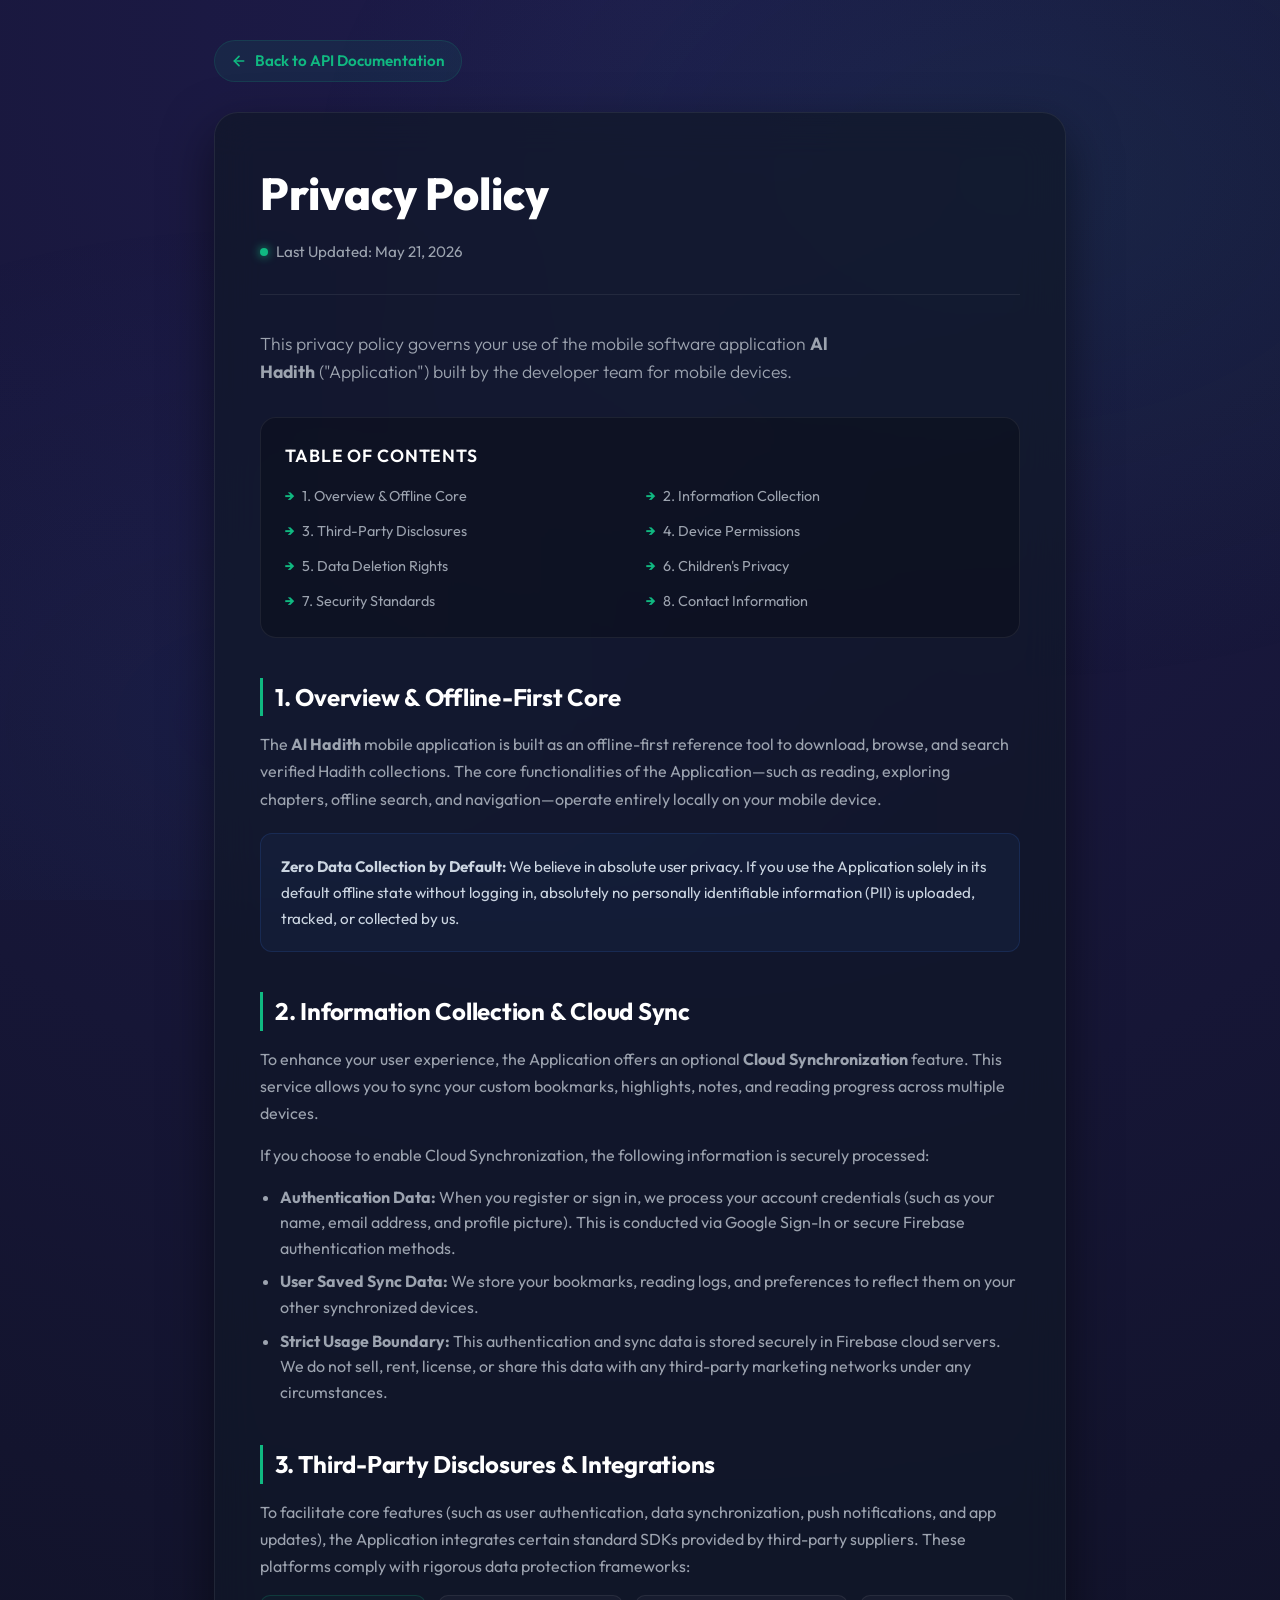
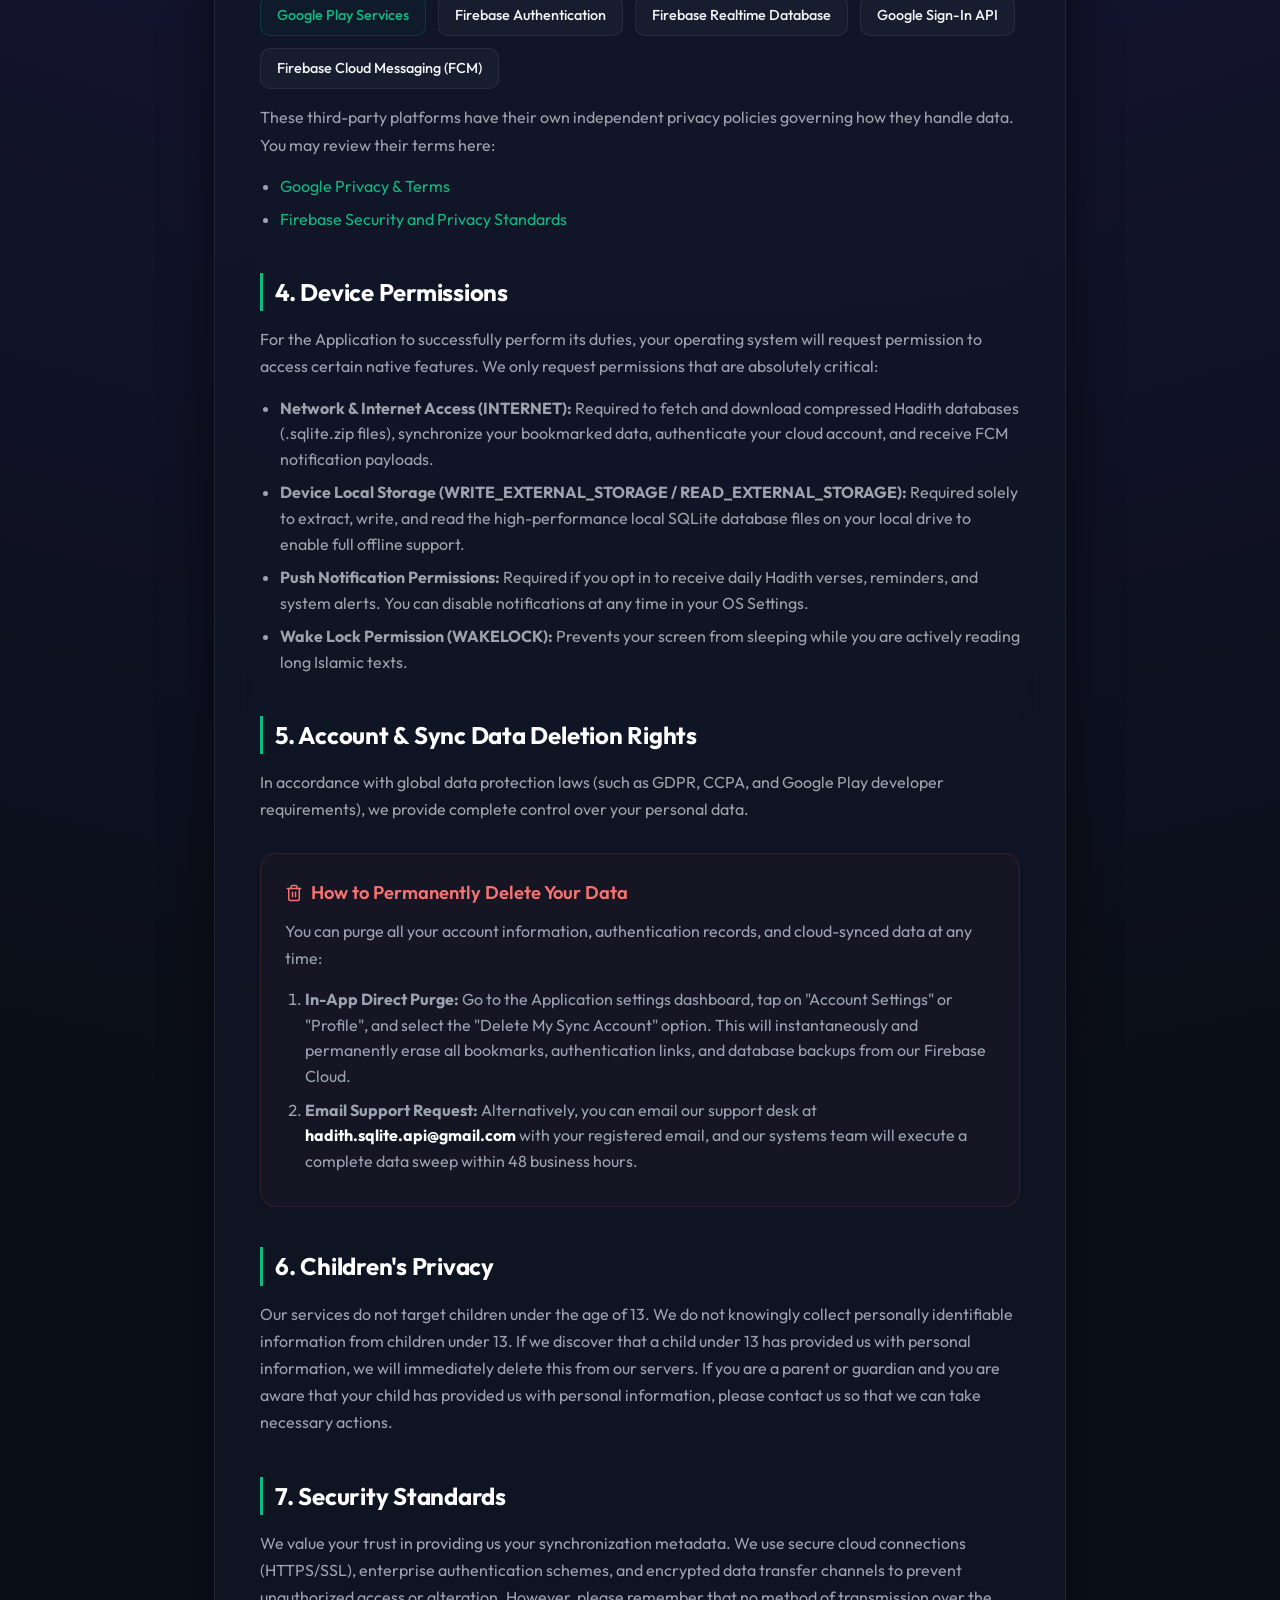
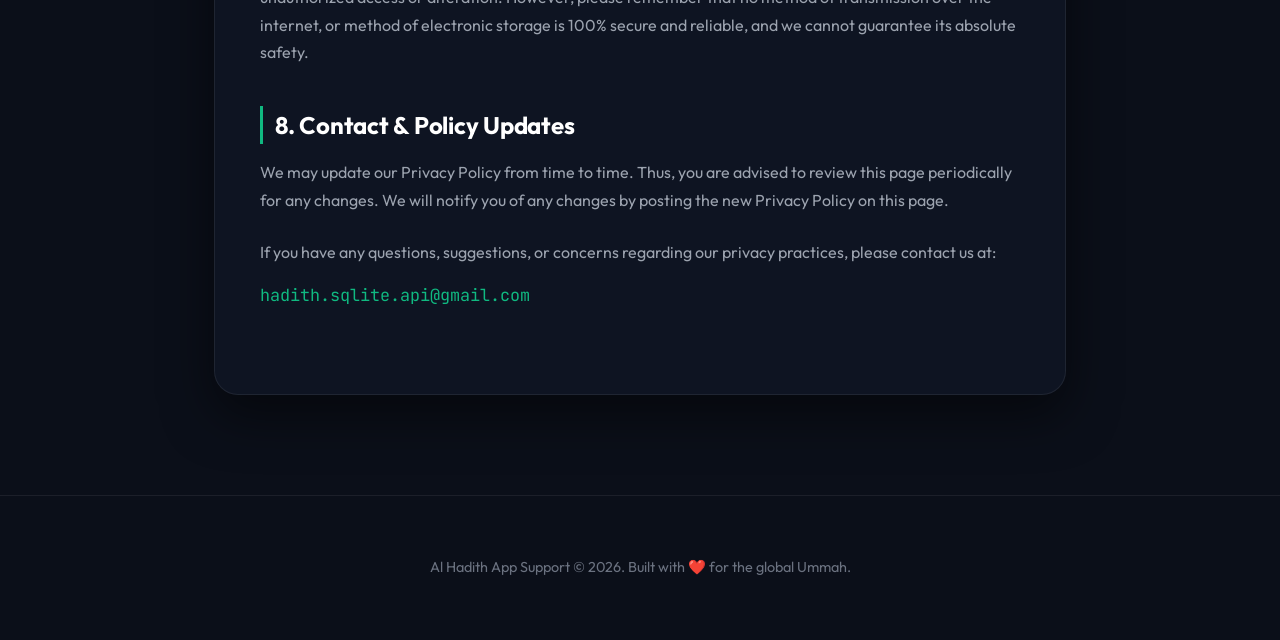
==== privacy.html @ cca6fd5d "feat: add mobile app showcase section with interactive screenshot gallery and new privacy page" ====
<!DOCTYPE html>
<html lang="en">
<head>
    <meta charset="UTF-8">
    <meta name="viewport" content="width=device-width, initial-scale=1.0">
    <title>Privacy Policy - Al Hadith App</title>
    <meta name="description" content="Privacy Policy for the Al Hadith offline-ready, statically-powered mobile application. Disclosing data practices, Google Play Console compliance, and permissions.">
    <link rel="preconnect" href="https://fonts.googleapis.com">
    <link rel="preconnect" href="https://fonts.gstatic.com" crossorigin>
    <link href="https://fonts.googleapis.com/css2?family=Outfit:wght@300;400;500;600;700&family=JetBrains+Mono:wght@400;500&display=swap" rel="stylesheet">
    <link rel="stylesheet" href="style.css">
    <style>
        .privacy-container {
            max-width: 900px;
            margin: 0 auto;
            padding: 40px 24px 100px;
        }
        
        .back-btn-wrap {
            margin-bottom: 30px;
        }

        .back-link {
            display: inline-flex;
            align-items: center;
            gap: 8px;
            color: var(--primary);
            text-decoration: none;
            font-weight: 600;
            font-size: 0.95rem;
            transition: all 0.2s ease;
            padding: 8px 16px;
            background: rgba(16, 185, 129, 0.08);
            border: 1px solid rgba(16, 185, 129, 0.15);
            border-radius: 100px;
        }

        .back-link:hover {
            color: var(--primary-hover);
            background: rgba(16, 185, 129, 0.15);
            transform: translateX(-4px);
        }

        .privacy-card {
            background: var(--card-bg);
            border: 1px solid var(--border);
            border-radius: 24px;
            padding: 45px;
            backdrop-filter: blur(20px);
            box-shadow: 0 20px 50px rgba(0, 0, 0, 0.5);
        }

        .privacy-header {
            border-bottom: 1px solid var(--border);
            padding-bottom: 30px;
            margin-bottom: 35px;
        }

        .privacy-header h1 {
            font-size: 2.8rem;
            font-weight: 800;
            margin-bottom: 10px;
            background: linear-gradient(135deg, #ffffff 40%, #a7f3d0 100%);
            -webkit-background-clip: text;
            -webkit-text-fill-color: transparent;
        }

        .last-updated {
            color: var(--text-dim);
            font-size: 0.95rem;
            display: flex;
            align-items: center;
            gap: 8px;
        }

        .pulse-dot {
            width: 8px;
            height: 8px;
            background: var(--primary);
            border-radius: 50%;
            display: inline-block;
            box-shadow: 0 0 10px var(--primary);
        }

        .privacy-toc {
            background: rgba(0, 0, 0, 0.25);
            border: 1px solid var(--border);
            border-radius: 16px;
            padding: 24px;
            margin-bottom: 40px;
        }

        .privacy-toc h3 {
            font-size: 1.1rem;
            font-weight: 600;
            margin-bottom: 15px;
            color: white;
            text-transform: uppercase;
            letter-spacing: 0.05em;
        }

        .toc-grid {
            display: grid;
            grid-template-columns: repeat(auto-fit, minmax(240px, 1fr));
            gap: 12px;
        }

        .toc-link {
            color: var(--text-dim);
            text-decoration: none;
            font-size: 0.9rem;
            transition: color 0.2s ease;
            display: flex;
            align-items: center;
            gap: 8px;
        }

        .toc-link::before {
            content: "→";
            color: var(--primary);
            font-weight: bold;
        }

        .toc-link:hover {
            color: var(--primary-hover);
        }

        .privacy-section {
            margin-bottom: 40px;
        }

        .privacy-section h2 {
            font-size: 1.5rem;
            font-weight: 700;
            margin-bottom: 15px;
            color: white;
            display: flex;
            align-items: center;
            gap: 12px;
            border-left: 3px solid var(--primary);
            padding-left: 12px;
        }

        .privacy-section p {
            color: var(--text-dim);
            font-size: 1rem;
            line-height: 1.7;
            margin-bottom: 15px;
        }

        .privacy-section ul {
            color: var(--text-dim);
            padding-left: 20px;
            margin-bottom: 20px;
        }

        .privacy-section li {
            margin-bottom: 8px;
            line-height: 1.6;
        }

        .highlight-box {
            background: rgba(59, 130, 246, 0.05);
            border: 1px solid rgba(59, 130, 246, 0.15);
            border-radius: 12px;
            padding: 20px;
            margin: 20px 0;
        }

        .highlight-box p {
            color: #cbd5e1;
            margin-bottom: 0;
            font-size: 0.95rem;
        }

        .service-badge-grid {
            display: flex;
            flex-wrap: wrap;
            gap: 12px;
            margin: 15px 0;
        }

        .service-badge {
            background: rgba(255, 255, 255, 0.03);
            border: 1px solid var(--border);
            padding: 8px 16px;
            border-radius: 10px;
            font-size: 0.9rem;
            font-weight: 500;
            color: var(--text);
            display: flex;
            align-items: center;
            gap: 8px;
        }

        .service-badge.primary {
            border-color: rgba(16, 185, 129, 0.2);
            background: rgba(16, 185, 129, 0.04);
            color: var(--primary);
        }

        .data-deletion-card {
            background: rgba(239, 68, 68, 0.03);
            border: 1px solid rgba(239, 68, 68, 0.15);
            border-radius: 16px;
            padding: 24px;
            margin-top: 30px;
        }

        .data-deletion-card h3 {
            color: #f87171;
            font-size: 1.15rem;
            font-weight: 600;
            margin-bottom: 10px;
            display: flex;
            align-items: center;
            gap: 8px;
        }

        @media (max-width: 600px) {
            .privacy-card {
                padding: 25px;
            }
            .privacy-header h1 {
                font-size: 2.0rem;
            }
            .toc-grid {
                grid-template-columns: 1fr;
            }
        }
    </style>
</head>
<body class="dark-theme">
    <div class="glass-bg"></div>

    <div class="privacy-container">
        <div class="back-btn-wrap">
            <a href="index.html" class="back-link">
                <svg width="16" height="16" viewBox="0 0 24 24" fill="none" stroke="currentColor" stroke-width="2.5" stroke-linecap="round" stroke-linejoin="round">
                    <line x1="19" y1="12" x2="5" y2="12"></line>
                    <polyline points="12 19 5 12 12 5"></polyline>
                </svg>
                Back to API Documentation
            </a>
        </div>

        <main class="privacy-card">
            <div class="privacy-header">
                <h1>Privacy Policy</h1>
                <div class="last-updated">
                    <span class="pulse-dot"></span>
                    <span>Last Updated: May 21, 2026</span>
                </div>
            </div>

            <p class="subtitle" style="font-size: 1.1rem; margin-bottom: 30px;">
                This privacy policy governs your use of the mobile software application <strong>Al Hadith</strong> ("Application") built by the developer team for mobile devices.
            </p>

            <div class="privacy-toc">
                <h3>Table of Contents</h3>
                <div class="toc-grid">
                    <a href="#overview" class="toc-link">1. Overview & Offline Core</a>
                    <a href="#info-collection" class="toc-link">2. Information Collection</a>
                    <a href="#third-party" class="toc-link">3. Third-Party Disclosures</a>
                    <a href="#permissions" class="toc-link">4. Device Permissions</a>
                    <a href="#data-deletion" class="toc-link">5. Data Deletion Rights</a>
                    <a href="#children" class="toc-link">6. Children's Privacy</a>
                    <a href="#security" class="toc-link">7. Security Standards</a>
                    <a href="#contact" class="toc-link">8. Contact Information</a>
                </div>
            </div>

            <!-- Section 1 -->
            <section id="overview" class="privacy-section">
                <h2>1. Overview & Offline-First Core</h2>
                <p>
                    The <strong>Al Hadith</strong> mobile application is built as an offline-first reference tool to download, browse, and search verified Hadith collections. The core functionalities of the Application—such as reading, exploring chapters, offline search, and navigation—operate entirely locally on your mobile device.
                </p>
                <div class="highlight-box">
                    <p>
                        <strong>Zero Data Collection by Default:</strong> We believe in absolute user privacy. If you use the Application solely in its default offline state without logging in, absolutely no personally identifiable information (PII) is uploaded, tracked, or collected by us.
                    </p>
                </div>
            </section>

            <!-- Section 2 -->
            <section id="info-collection" class="privacy-section">
                <h2>2. Information Collection & Cloud Sync</h2>
                <p>
                    To enhance your user experience, the Application offers an optional <strong>Cloud Synchronization</strong> feature. This service allows you to sync your custom bookmarks, highlights, notes, and reading progress across multiple devices.
                </p>
                <p>
                    If you choose to enable Cloud Synchronization, the following information is securely processed:
                </p>
                <ul>
                    <li><strong>Authentication Data:</strong> When you register or sign in, we process your account credentials (such as your name, email address, and profile picture). This is conducted via Google Sign-In or secure Firebase authentication methods.</li>
                    <li><strong>User Saved Sync Data:</strong> We store your bookmarks, reading logs, and preferences to reflect them on your other synchronized devices.</li>
                    <li><strong>Strict Usage Boundary:</strong> This authentication and sync data is stored securely in Firebase cloud servers. We do not sell, rent, license, or share this data with any third-party marketing networks under any circumstances.</li>
                </ul>
            </section>

            <!-- Section 3 -->
            <section id="third-party" class="privacy-section">
                <h2>3. Third-Party Disclosures & Integrations</h2>
                <p>
                    To facilitate core features (such as user authentication, data synchronization, push notifications, and app updates), the Application integrates certain standard SDKs provided by third-party suppliers. These platforms comply with rigorous data protection frameworks:
                </p>
                
                <div class="service-badge-grid">
                    <div class="service-badge primary">Google Play Services</div>
                    <div class="service-badge">Firebase Authentication</div>
                    <div class="service-badge">Firebase Realtime Database</div>
                    <div class="service-badge">Google Sign-In API</div>
                    <div class="service-badge">Firebase Cloud Messaging (FCM)</div>
                </div>

                <p>
                    These third-party platforms have their own independent privacy policies governing how they handle data. You may review their terms here:
                </p>
                <ul>
                    <li><a href="https://policies.google.com/privacy" target="_blank" style="color: var(--primary); text-decoration: none;">Google Privacy & Terms</a></li>
                    <li><a href="https://firebase.google.com/support/privacy" target="_blank" style="color: var(--primary); text-decoration: none;">Firebase Security and Privacy Standards</a></li>
                </ul>
            </section>

            <!-- Section 4 -->
            <section id="permissions" class="privacy-section">
                <h2>4. Device Permissions</h2>
                <p>
                    For the Application to successfully perform its duties, your operating system will request permission to access certain native features. We only request permissions that are absolutely critical:
                </p>
                <ul>
                    <li><strong>Network & Internet Access (INTERNET):</strong> Required to fetch and download compressed Hadith databases (.sqlite.zip files), synchronize your bookmarked data, authenticate your cloud account, and receive FCM notification payloads.</li>
                    <li><strong>Device Local Storage (WRITE_EXTERNAL_STORAGE / READ_EXTERNAL_STORAGE):</strong> Required solely to extract, write, and read the high-performance local SQLite database files on your local drive to enable full offline support.</li>
                    <li><strong>Push Notification Permissions:</strong> Required if you opt in to receive daily Hadith verses, reminders, and system alerts. You can disable notifications at any time in your OS Settings.</li>
                    <li><strong>Wake Lock Permission (WAKELOCK):</strong> Prevents your screen from sleeping while you are actively reading long Islamic texts.</li>
                </ul>
            </section>

            <!-- Section 5 -->
            <section id="data-deletion" class="privacy-section">
                <h2>5. Account & Sync Data Deletion Rights</h2>
                <p>
                    In accordance with global data protection laws (such as GDPR, CCPA, and Google Play developer requirements), we provide complete control over your personal data.
                </p>
                
                <div class="data-deletion-card">
                    <h3>
                        <svg width="18" height="18" viewBox="0 0 24 24" fill="none" stroke="currentColor" stroke-width="2" stroke-linecap="round" stroke-linejoin="round">
                            <polyline points="3 6 5 6 21 6"></polyline>
                            <path d="M19 6v14a2 2 0 0 1-2 2H7a2 2 0 0 1-2-2V6m3 0V4a2 2 0 0 1 2-2h4a2 2 0 0 1 2 2v2"></path>
                            <line x1="10" y1="11" x2="10" y2="17"></line>
                            <line x1="14" y1="11" x2="14" y2="17"></line>
                        </svg>
                        How to Permanently Delete Your Data
                    </h3>
                    <p>
                        You can purge all your account information, authentication records, and cloud-synced data at any time:
                    </p>
                    <ol style="color: var(--text-dim); padding-left: 20px; margin-top: 10px;">
                        <li style="margin-bottom: 8px;"><strong>In-App Direct Purge:</strong> Go to the Application settings dashboard, tap on "Account Settings" or "Profile", and select the "Delete My Sync Account" option. This will instantaneously and permanently erase all bookmarks, authentication links, and database backups from our Firebase Cloud.</li>
                        <li style="margin-bottom: 8px;"><strong>Email Support Request:</strong> Alternatively, you can email our support desk at <strong style="color: white;">hadith.sqlite.api@gmail.com</strong> with your registered email, and our systems team will execute a complete data sweep within 48 business hours.</li>
                    </ol>
                </div>
            </section>

            <!-- Section 6 -->
            <section id="children" class="privacy-section">
                <h2>6. Children's Privacy</h2>
                <p>
                    Our services do not target children under the age of 13. We do not knowingly collect personally identifiable information from children under 13. If we discover that a child under 13 has provided us with personal information, we will immediately delete this from our servers. If you are a parent or guardian and you are aware that your child has provided us with personal information, please contact us so that we can take necessary actions.
                </p>
            </section>

            <!-- Section 7 -->
            <section id="security" class="privacy-section">
                <h2>7. Security Standards</h2>
                <p>
                    We value your trust in providing us your synchronization metadata. We use secure cloud connections (HTTPS/SSL), enterprise authentication schemes, and encrypted data transfer channels to prevent unauthorized access or alteration. However, please remember that no method of transmission over the internet, or method of electronic storage is 100% secure and reliable, and we cannot guarantee its absolute safety.
                </p>
            </section>

            <!-- Section 8 -->
            <section id="contact" class="privacy-section">
                <h2>8. Contact & Policy Updates</h2>
                <p>
                    We may update our Privacy Policy from time to time. Thus, you are advised to review this page periodically for any changes. We will notify you of any changes by posting the new Privacy Policy on this page.
                </p>
                <p style="margin-top: 25px;">
                    If you have any questions, suggestions, or concerns regarding our privacy practices, please contact us at:
                </p>
                <p style="font-family: 'JetBrains Mono', Courier, monospace; font-size: 1.05rem; color: var(--primary);">
                    hadith.sqlite.api@gmail.com
                </p>
            </section>
        </main>
    </div>

    <footer>
        <div class="container">
            <p>Al Hadith App Support &copy; 2026. Built with ❤️ for the global Ummah.</p>
        </div>
    </footer>
</body>
</html>
---- style.css ----
:root {
    --primary: #10b981;
    --primary-glow: rgba(16, 185, 129, 0.15);
    --primary-hover: #34d399;
    --bg: #0b0f19;
    --card-bg: rgba(17, 24, 39, 0.7);
    --text: #f3f4f6;
    --text-dim: #9ca3af;
    --text-muted: #6b7280;
    --border: rgba(255, 255, 255, 0.07);
    --border-hover: rgba(16, 185, 129, 0.3);
    --green: #10b981;
    --blue: #3b82f6;
    --purple: #8b5cf6;
    --yellow: #f59e0b;
    --red: #ef4444;
}

* {
    box-sizing: border-box;
    margin: 0;
    padding: 0;
}

body {
    font-family: 'Outfit', -apple-system, BlinkMacSystemFont, "Segoe UI", Roboto, sans-serif;
    background-color: var(--bg);
    color: var(--text);
    line-height: 1.6;
    overflow-x: hidden;
}

.dark-theme {
    background: radial-gradient(circle at 50% 0%, #1e1b4b 0%, #0b0f19 70%);
    min-height: 100vh;
}

.glass-bg {
    position: fixed;
    top: 0;
    left: 0;
    width: 100%;
    height: 100%;
    background: radial-gradient(ellipse at 80% 20%, rgba(16, 185, 129, 0.08) 0%, transparent 50%),
                radial-gradient(ellipse at 20% 80%, rgba(59, 130, 246, 0.05) 0%, transparent 50%);
    pointer-events: none;
    z-index: -1;
}

.container {
    max-width: 1200px;
    margin: 0 auto;
    padding: 0 24px;
}

/* Header Section */
header {
    padding: 90px 0 50px;
    text-align: center;
}

.header-container {
    display: flex;
    flex-direction: column;
    align-items: center;
}

.badge {
    background: rgba(16, 185, 129, 0.1);
    border: 1px solid rgba(16, 185, 129, 0.2);
    color: var(--primary);
    padding: 6px 16px;
    border-radius: 100px;
    font-size: 0.85rem;
    font-weight: 600;
    letter-spacing: 0.05em;
    text-transform: uppercase;
    margin-bottom: 20px;
    box-shadow: 0 4px 12px rgba(16, 185, 129, 0.05);
}

header h1 {
    font-size: 3.5rem;
    font-weight: 800;
    letter-spacing: -0.02em;
    margin-bottom: 15px;
    background: linear-gradient(135deg, #ffffff 30%, #a7f3d0 100%);
    -webkit-background-clip: text;
    -webkit-text-fill-color: transparent;
}

.subtitle {
    color: var(--text-dim);
    font-size: 1.25rem;
    max-width: 600px;
    margin-bottom: 30px;
    font-weight: 300;
}

.features-grid {
    display: flex;
    gap: 20px;
    justify-content: center;
    flex-wrap: wrap;
}

.feature-tag {
    background: rgba(255, 255, 255, 0.03);
    border: 1px solid var(--border);
    padding: 8px 18px;
    border-radius: 50px;
    font-size: 0.9rem;
    color: var(--text-dim);
    display: flex;
    align-items: center;
    gap: 8px;
}

.feature-tag .dot {
    width: 6px;
    height: 6px;
    background: var(--primary);
    border-radius: 50%;
    box-shadow: 0 0 8px var(--primary);
}

/* Base Card Styling */
.card {
    background: var(--card-bg);
    border: 1px solid var(--border);
    border-radius: 20px;
    padding: 35px;
    margin-bottom: 35px;
    backdrop-filter: blur(20px);
    box-shadow: 0 15px 40px rgba(0, 0, 0, 0.4);
    transition: transform 0.3s ease, border-color 0.3s ease;
}

.card:hover {
    border-color: rgba(255, 255, 255, 0.12);
}

.card-header {
    display: flex;
    align-items: center;
    gap: 15px;
    margin-bottom: 15px;
}

.step-num {
    background: linear-gradient(135deg, var(--primary) 0%, #059669 100%);
    color: white;
    width: 32px;
    height: 32px;
    border-radius: 50%;
    display: flex;
    align-items: center;
    justify-content: center;
    font-weight: 700;
    font-size: 0.95rem;
    box-shadow: 0 4px 12px rgba(16, 185, 129, 0.25);
}

h2 {
    font-size: 1.65rem;
    font-weight: 700;
    letter-spacing: -0.01em;
}

/* Configurator Layout */
.config-section p {
    color: var(--text-dim);
    margin-bottom: 25px;
    font-size: 1.05rem;
}

.grid-3-col {
    display: grid;
    grid-template-columns: 2fr 1fr 1fr;
    gap: 20px;
}

@media (max-width: 768px) {
    .grid-3-col {
        grid-template-columns: 1fr;
    }
}

.form-group {
    display: flex;
    flex-direction: column;
    gap: 8px;
}

.form-group label {
    font-size: 0.85rem;
    font-weight: 600;
    text-transform: uppercase;
    letter-spacing: 0.05em;
    color: var(--text-dim);
}

input[type="text"], select {
    background: rgba(0, 0, 0, 0.35);
    border: 1px solid var(--border);
    padding: 14px 18px;
    border-radius: 10px;
    color: white;
    font-size: 1rem;
    outline: none;
    transition: all 0.3s ease;
    font-family: inherit;
    width: 100%;
}

input[type="text"]:focus, select:focus {
    border-color: var(--primary);
    box-shadow: 0 0 0 3px var(--primary-glow);
    background: rgba(0, 0, 0, 0.5);
}

select option {
    background-color: #0f172a;
    color: white;
}

.input-hint {
    font-size: 0.75rem;
    color: var(--text-muted);
}

/* Endpoints & Explorer Layout */
.endpoints-explorer {
    display: grid;
    grid-template-columns: 1.1fr 0.9fr;
    gap: 30px;
    margin-bottom: 35px;
    align-items: start;
}

@media (max-width: 992px) {
    .endpoints-explorer {
        grid-template-columns: 1fr;
    }
}

.section-title-wrap {
    display: flex;
    align-items: center;
    gap: 15px;
    margin-bottom: 25px;
}

/* Endpoint Cards */
.endpoint-card {
    background: rgba(17, 24, 39, 0.6);
    border: 1px solid var(--border);
    padding: 24px;
    border-radius: 16px;
    margin-bottom: 20px;
    transition: all 0.3s ease;
}

.endpoint-card:hover {
    border-color: var(--border-hover);
    transform: translateY(-2px);
    box-shadow: 0 8px 30px rgba(16, 185, 129, 0.03);
}

.endpoint-header {
    display: flex;
    align-items: center;
    gap: 12px;
    margin-bottom: 8px;
}

.endpoint-header h3 {
    font-size: 1.15rem;
    font-weight: 600;
}

.method {
    font-size: 0.75rem;
    font-weight: 700;
    padding: 3px 8px;
    border-radius: 6px;
    letter-spacing: 0.05em;
}

.method.get {
    background: rgba(16, 185, 129, 0.1);
    color: var(--green);
    border: 1px solid rgba(16, 185, 129, 0.2);
}

.endpoint-desc {
    color: var(--text-dim);
    font-size: 0.95rem;
    margin-bottom: 16px;
}

.url-bar {
    background: rgba(0, 0, 0, 0.4);
    border: 1px solid var(--border);
    border-radius: 10px;
    padding: 10px 16px;
    display: flex;
    justify-content: space-between;
    align-items: center;
    gap: 12px;
}

.url-bar code {
    font-family: 'JetBrains Mono', Courier, monospace;
    font-size: 0.85rem;
    color: #34d399;
    overflow-x: auto;
    white-space: nowrap;
    user-select: all;
    flex-grow: 1;
}

.btn-group {
    display: flex;
    gap: 8px;
    flex-shrink: 0;
}

/* Buttons */
.action-btn, .copy-btn {
    font-family: inherit;
    border: none;
    padding: 8px 16px;
    border-radius: 8px;
    font-size: 0.85rem;
    font-weight: 600;
    cursor: pointer;
    transition: all 0.2s ease;
}

.copy-btn {
    background: rgba(255, 255, 255, 0.05);
    color: var(--text-dim);
    border: 1px solid var(--border);
}

.copy-btn:hover {
    background: rgba(255, 255, 255, 0.1);
    color: white;
}

.copy-btn.copied {
    background: rgba(16, 185, 129, 0.15);
    color: var(--green);
    border-color: rgba(16, 185, 129, 0.3);
}

.test-btn {
    background: rgba(59, 130, 246, 0.1);
    color: #60a5fa;
    border: 1px solid rgba(59, 130, 246, 0.2);
}

.test-btn:hover {
    background: rgba(59, 130, 246, 0.2);
    color: white;
}

.download-btn {
    background: var(--primary);
    color: white;
    box-shadow: 0 4px 14px rgba(16, 185, 129, 0.2);
}

.download-btn:hover {
    background: var(--primary-hover);
    transform: translateY(-1px);
}

/* Console Panel styling */
.console-card {
    background: #060913;
    border: 1px solid var(--border);
    border-radius: 20px;
    overflow: hidden;
    position: sticky;
    top: 30px;
    box-shadow: 0 20px 50px rgba(0, 0, 0, 0.5);
    display: flex;
    flex-direction: column;
    height: 550px;
}

.console-header {
    background: rgba(255, 255, 255, 0.02);
    border-bottom: 1px solid var(--border);
    padding: 16px 20px;
    display: flex;
    align-items: center;
    justify-content: space-between;
}

.console-dots {
    display: flex;
    gap: 8px;
}

.console-dots span {
    width: 10px;
    height: 10px;
    border-radius: 50%;
}

.dot-red { background-color: var(--red); }
.dot-yellow { background-color: var(--yellow); }
.dot-green { background-color: var(--green); }

.console-title {
    font-size: 0.85rem;
    font-weight: 600;
    color: var(--text-dim);
    letter-spacing: 0.02em;
}

.console-status {
    font-size: 0.75rem;
    font-weight: 700;
    text-transform: uppercase;
    padding: 3px 10px;
    border-radius: 50px;
    background: rgba(255, 255, 255, 0.05);
    color: var(--text-dim);
}

.console-status.fetching {
    background: rgba(245, 158, 11, 0.1);
    color: var(--yellow);
}

.console-status.success {
    background: rgba(16, 185, 129, 0.1);
    color: var(--green);
}

.console-status.failed {
    background: rgba(239, 68, 68, 0.1);
    color: var(--red);
}

.console-body {
    padding: 24px;
    overflow-y: auto;
    font-family: 'JetBrains Mono', monospace;
    font-size: 0.85rem;
    flex-grow: 1;
    display: flex;
    flex-direction: column;
    gap: 15px;
}

.console-meta {
    background: rgba(255, 255, 255, 0.02);
    border: 1px solid var(--border);
    padding: 10px 16px;
    border-radius: 8px;
    display: flex;
    gap: 20px;
    font-size: 0.8rem;
    color: var(--text-dim);
}

.meta-item strong.text-green {
    color: var(--green);
}

.meta-item strong.text-red {
    color: var(--red);
}

.console-body pre {
    margin: 0;
    white-space: pre-wrap;
    word-break: break-all;
    flex-grow: 1;
}

.console-body code {
    color: #34d399;
}

/* Database Schema Visualizer Grid */
.schema-grid {
    display: grid;
    grid-template-columns: repeat(auto-fit, minmax(240px, 1fr));
    gap: 20px;
    margin-top: 25px;
}

.schema-table-card {
    background: rgba(15, 23, 42, 0.6);
    border: 1px solid var(--border);
    border-radius: 12px;
    overflow: hidden;
    cursor: pointer;
    transition: all 0.3s ease;
}

.schema-table-card:hover {
    border-color: rgba(255, 255, 255, 0.15);
    transform: translateY(-2px);
    background: rgba(15, 23, 42, 0.8);
}

.schema-table-header {
    background: rgba(255, 255, 255, 0.02);
    border-bottom: 1px solid var(--border);
    padding: 15px 20px;
    display: flex;
    align-items: center;
    justify-content: space-between;
}

.schema-table-header h4 {
    font-family: 'JetBrains Mono', monospace;
    font-size: 1.05rem;
    font-weight: 600;
}

.badge-mini {
    font-size: 0.7rem;
    font-weight: 700;
    text-transform: uppercase;
    letter-spacing: 0.05em;
    padding: 2px 6px;
    border-radius: 4px;
}

.badge-mini.text-green { background: rgba(16, 185, 129, 0.1); color: var(--green); }
.badge-mini.text-blue { background: rgba(59, 130, 246, 0.1); color: var(--blue); }
.badge-mini.text-purple { background: rgba(139, 92, 246, 0.1); color: var(--purple); }
.badge-mini.text-yellow { background: rgba(245, 158, 11, 0.1); color: var(--yellow); }

.schema-table-body {
    padding: 10px 20px;
    font-family: 'JetBrains Mono', monospace;
    font-size: 0.8rem;
    max-height: 50px; /* Collapsed by default */
    overflow: hidden;
    transition: max-height 0.4s cubic-bezier(0.4, 0, 0.2, 1);
}

.schema-table-body.expanded {
    max-height: 400px;
}

.column-row {
    display: grid;
    grid-template-columns: 2fr 1.5fr 1fr;
    padding: 8px 0;
    border-bottom: 1px solid rgba(255, 255, 255, 0.03);
}

.column-row:last-child {
    border-bottom: none;
}

.column-row.header-row {
    font-weight: 600;
    color: var(--text-dim);
    border-bottom: 1px solid var(--border);
    padding-bottom: 6px;
    margin-bottom: 4px;
}

.col-name {
    color: #e2e8f0;
}

.col-type {
    color: var(--text-dim);
}

.col-key {
    font-size: 0.7rem;
    color: var(--text-muted);
    font-weight: 700;
}

.col-key:contains("PK"), .col-key {
    color: var(--primary);
}

/* Tabs & Code Snippet styling */
.tab-container {
    background: #060913;
    border: 1px solid var(--border);
    border-radius: 16px;
    overflow: hidden;
    margin-top: 25px;
}

.tab-buttons {
    display: flex;
    background: rgba(255, 255, 255, 0.01);
    border-bottom: 1px solid var(--border);
    overflow-x: auto;
}

.tab-btn {
    background: transparent;
    border: none;
    border-bottom: 2px solid transparent;
    color: var(--text-dim);
    padding: 16px 24px;
    font-size: 0.9rem;
    font-weight: 600;
    cursor: pointer;
    transition: all 0.2s ease;
    white-space: nowrap;
    font-family: inherit;
}

.tab-btn:hover {
    color: white;
    background: rgba(255, 255, 255, 0.02);
}

.tab-btn.active {
    color: var(--primary);
    border-bottom-color: var(--primary);
    background: rgba(16, 185, 129, 0.03);
}

.tab-content {
    display: none;
    padding: 24px;
    overflow-x: auto;
}

.tab-content.active {
    display: block;
}

.tab-content pre {
    margin: 0;
}

.tab-content code {
    font-family: 'JetBrains Mono', Courier, monospace;
    font-size: 0.85rem;
    color: #cbd5e1;
}

/* Footer styling */
footer {
    text-align: center;
    padding: 60px 0;
    color: var(--text-muted);
    font-size: 0.9rem;
    border-top: 1px solid var(--border);
}

.footer-nav {
    margin-top: 15px;
    display: flex;
    justify-content: center;
    gap: 20px;
    font-size: 0.85rem;
}

.footer-nav a {
    color: var(--text-dim);
    text-decoration: none;
    transition: color 0.2s ease;
}

.footer-nav a:hover {
    color: var(--primary);
}

/* Companion App Showcase Styling */
.app-showcase-section {
    position: relative;
    overflow: hidden;
}

.app-showcase-grid {
    display: grid;
    grid-template-columns: 1.2fr 0.8fr;
    gap: 40px;
    align-items: center;
    margin-top: 30px;
}

@media (max-width: 992px) {
    .app-showcase-grid {
        grid-template-columns: 1fr;
        gap: 50px;
    }
}

.app-showcase-left {
    display: flex;
    flex-direction: column;
    gap: 25px;
}

.app-showcase-left p.desc {
    font-size: 1.1rem;
    color: var(--text-dim);
    line-height: 1.6;
}

.app-feature-list {
    display: flex;
    flex-direction: column;
    gap: 12px;
}

.app-feature-item {
    background: rgba(255, 255, 255, 0.02);
    border: 1px solid var(--border);
    border-radius: 12px;
    padding: 16px 20px;
    display: flex;
    align-items: center;
    gap: 15px;
    cursor: pointer;
    transition: all 0.3s cubic-bezier(0.4, 0, 0.2, 1);
    text-align: left;
}

.app-feature-item:hover {
    background: rgba(255, 255, 255, 0.05);
    border-color: rgba(255, 255, 255, 0.15);
    transform: translateX(5px);
}

.app-feature-item.active {
    background: rgba(16, 185, 129, 0.06);
    border-color: rgba(16, 185, 129, 0.3);
    box-shadow: 0 4px 20px rgba(16, 185, 129, 0.05);
}

.feature-icon-wrapper {
    width: 40px;
    height: 40px;
    border-radius: 10px;
    background: rgba(255, 255, 255, 0.05);
    display: flex;
    align-items: center;
    justify-content: center;
    flex-shrink: 0;
    transition: all 0.3s ease;
}

.app-feature-item.active .feature-icon-wrapper {
    background: var(--primary);
    color: white;
    box-shadow: 0 0 12px var(--primary-glow);
}

.feature-info h4 {
    font-size: 1rem;
    font-weight: 600;
    margin-bottom: 2px;
    color: white;
}

.feature-info p {
    font-size: 0.85rem;
    color: var(--text-dim);
    margin: 0 !important;
}

.app-action-buttons {
    display: flex;
    flex-wrap: wrap;
    gap: 16px;
    margin-top: 15px;
}

.app-btn {
    display: inline-flex;
    align-items: center;
    gap: 10px;
    font-family: inherit;
    font-size: 0.95rem;
    font-weight: 600;
    padding: 14px 28px;
    border-radius: 12px;
    cursor: pointer;
    text-decoration: none;
    transition: all 0.3s ease;
    border: none;
}

.app-btn.playstore {
    background: #111827;
    color: white;
    border: 1px solid rgba(255, 255, 255, 0.15);
    box-shadow: 0 4px 15px rgba(0, 0, 0, 0.3);
}

.app-btn.playstore:hover {
    background: #1f2937;
    border-color: rgba(255, 255, 255, 0.25);
    transform: translateY(-2px);
}

.app-btn.privacy {
    background: var(--primary);
    color: white;
    box-shadow: 0 4px 15px rgba(16, 185, 129, 0.2);
}

.app-btn.privacy:hover {
    background: var(--primary-hover);
    transform: translateY(-2px);
    box-shadow: 0 6px 20px rgba(16, 185, 129, 0.3);
}

/* Smartphone Mockup Frame Styling */
.app-showcase-right {
    display: flex;
    justify-content: center;
    align-items: center;
}

.phone-frame-container {
    position: relative;
    width: 290px;
    height: 590px;
    perspective: 1000px;
}

.phone-frame {
    position: absolute;
    width: 100%;
    height: 100%;
    background: #18181b;
    border: 12px solid #27272a;
    border-radius: 40px;
    box-shadow: 0 25px 60px rgba(0, 0, 0, 0.8),
                inset 0 0 10px rgba(0, 0, 0, 0.6);
    overflow: hidden;
    display: flex;
    flex-direction: column;
    justify-content: center;
}

/* Side button details for premium UI */
.phone-frame::before {
    content: '';
    position: absolute;
    top: 90px;
    left: -15px;
    width: 3px;
    height: 40px;
    background: #52525b;
    border-radius: 3px 0 0 3px;
    box-shadow: 0 50px 0 #52525b; /* second volume key */
}

.phone-frame::after {
    content: '';
    position: absolute;
    top: 110px;
    right: -15px;
    width: 3px;
    height: 65px;
    background: #52525b;
    border-radius: 0 3px 3px 0;
}

.phone-screen {
    position: relative;
    width: 100%;
    height: 100%;
    background: #000;
    overflow: hidden;
}

.phone-screen img {
    width: 100%;
    height: 100%;
    object-fit: cover;
    transition: opacity 0.4s ease, transform 0.4s ease;
    opacity: 1;
}

.phone-screen img.loading {
    opacity: 0;
    transform: scale(0.98);
}

/* Dynamic Island/Notch */
.dynamic-island {
    position: absolute;
    top: 12px;
    left: 50%;
    transform: translateX(-50%);
    width: 85px;
    height: 22px;
    background: #000000;
    border-radius: 12px;
    z-index: 10;
    box-shadow: inset 0 0 4px rgba(255,255,255,0.05);
}

.dynamic-island::after {
    content: '';
    position: absolute;
    right: 15px;
    top: 7px;
    width: 8px;
    height: 8px;
    background: #111827;
    border-radius: 50%;
    box-shadow: inset 0 0 2px rgba(255,255,255,0.2);
}

/* Screen Gloss/Reflection Effect */
.screen-gloss {
    position: absolute;
    top: 0;
    left: 0;
    width: 100%;
    height: 100%;
    background: linear-gradient(135deg, rgba(255, 255, 255, 0.12) 0%, rgba(255, 255, 255, 0) 60%);
    pointer-events: none;
    z-index: 5;
}

/* Responsive Overrides */
@media (max-width: 600px) {
    header h1 {
        font-size: 2.3rem;
    }
    .badge {
        font-size: 0.75rem;
        padding: 4px 12px;
    }
    .card {
        padding: 20px;
    }
    .url-bar {
        flex-direction: column;
        align-items: stretch;
    }
    .btn-group {
        justify-content: flex-end;
    }
    .phone-frame-container {
        width: 250px;
        height: 510px;
    }
    .app-action-buttons {
        flex-direction: column;
        align-items: stretch;
    }
}
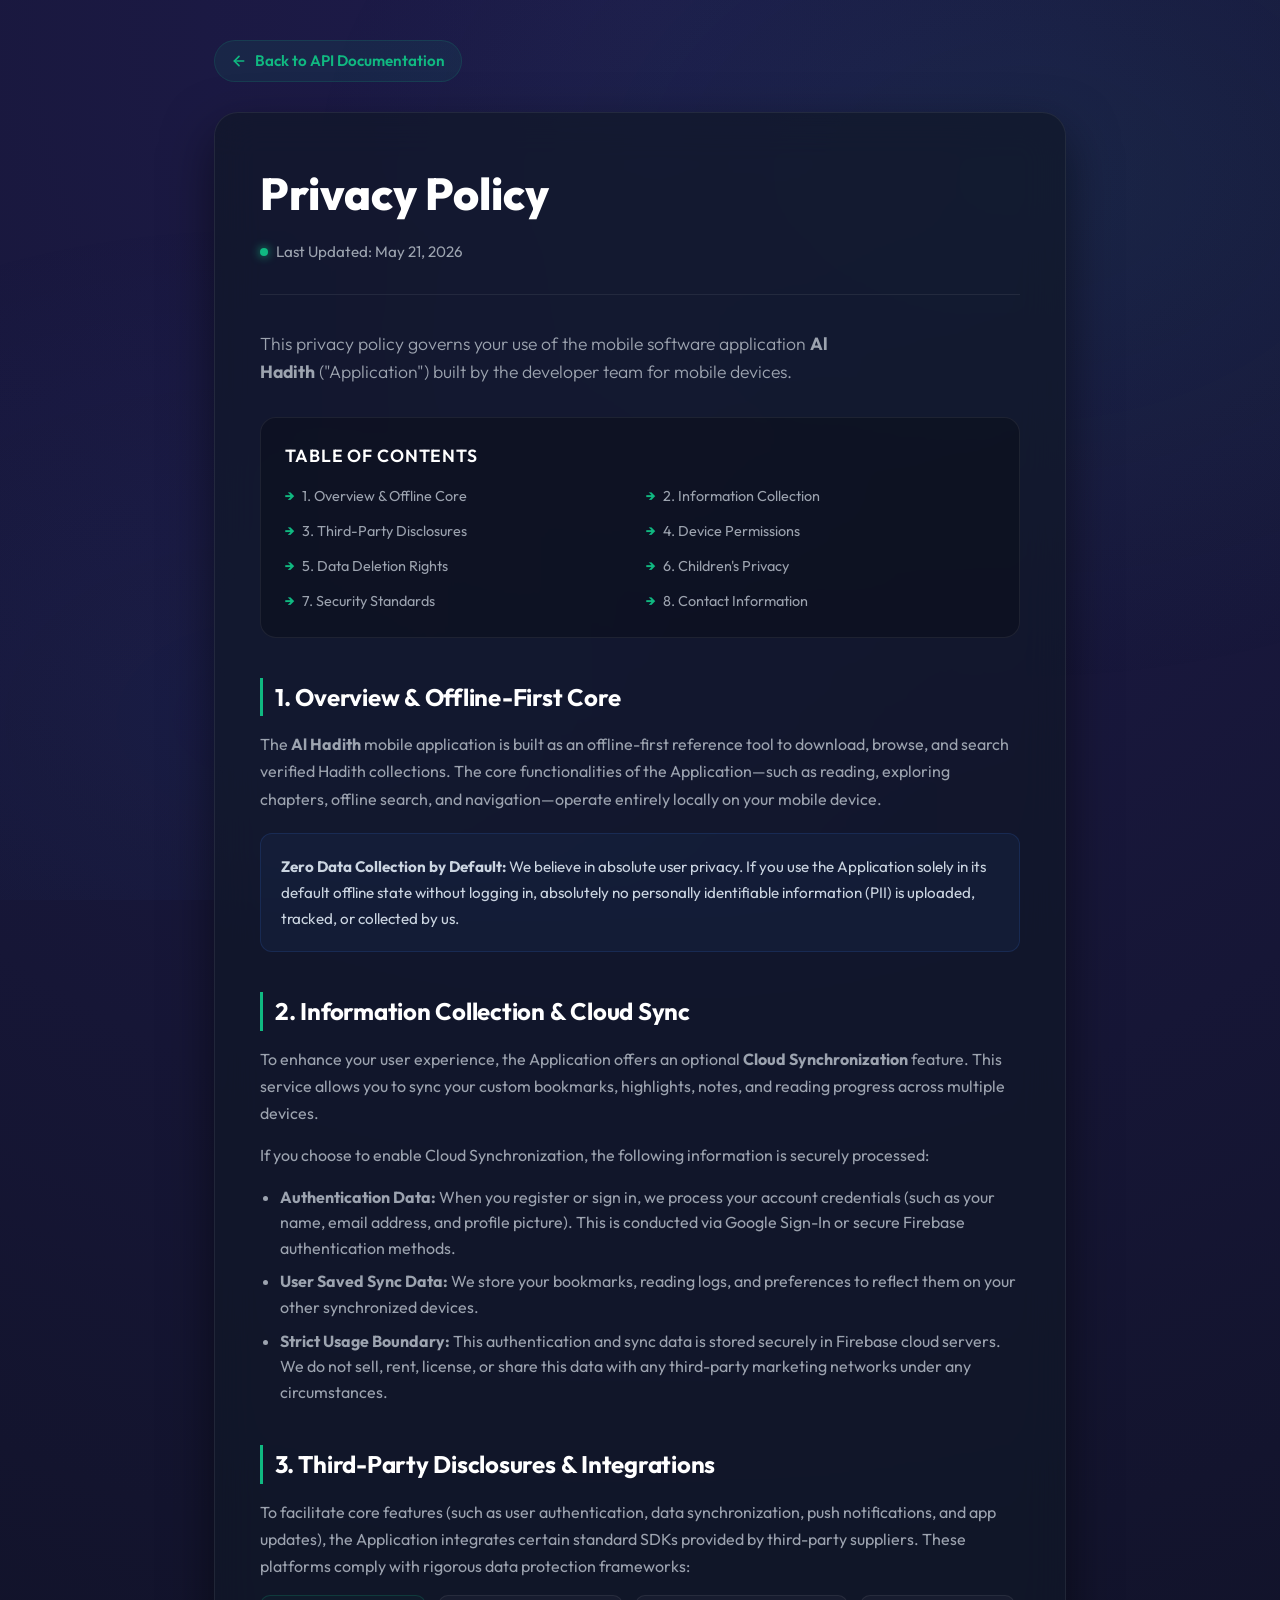
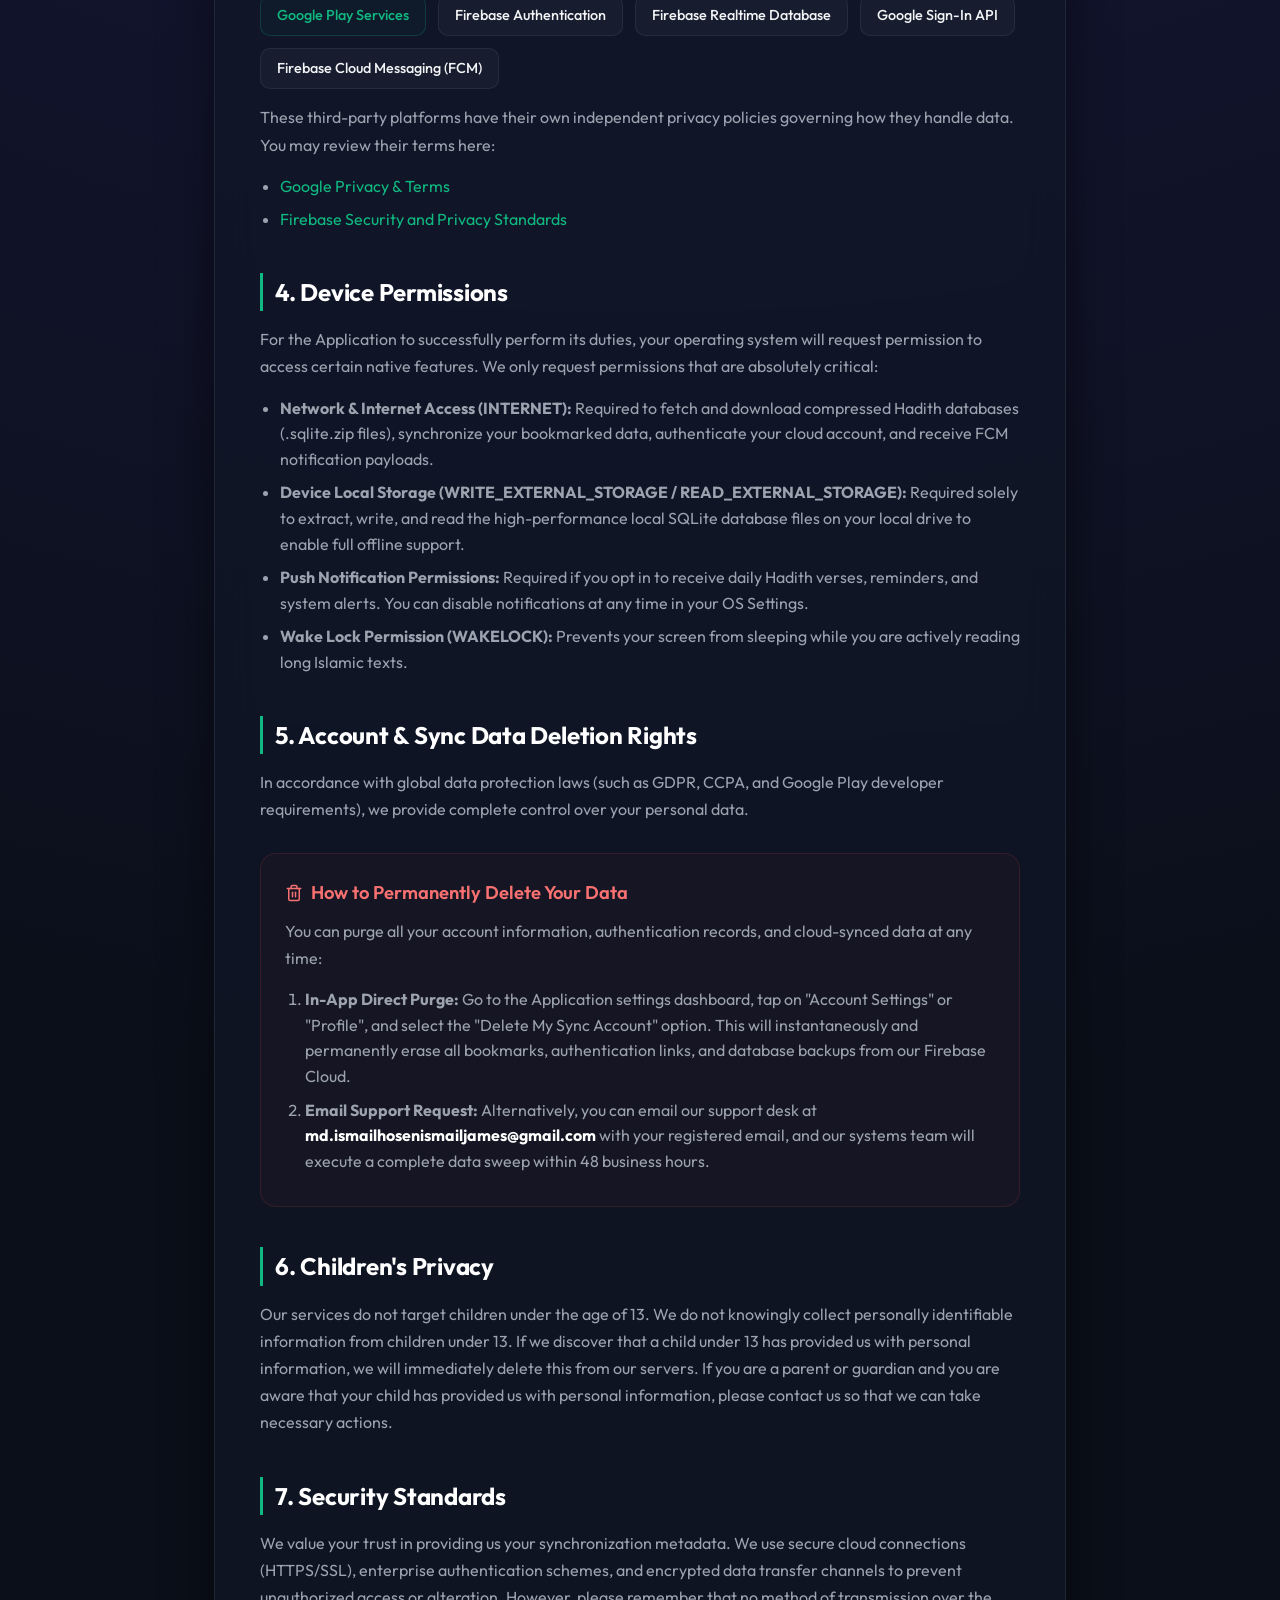
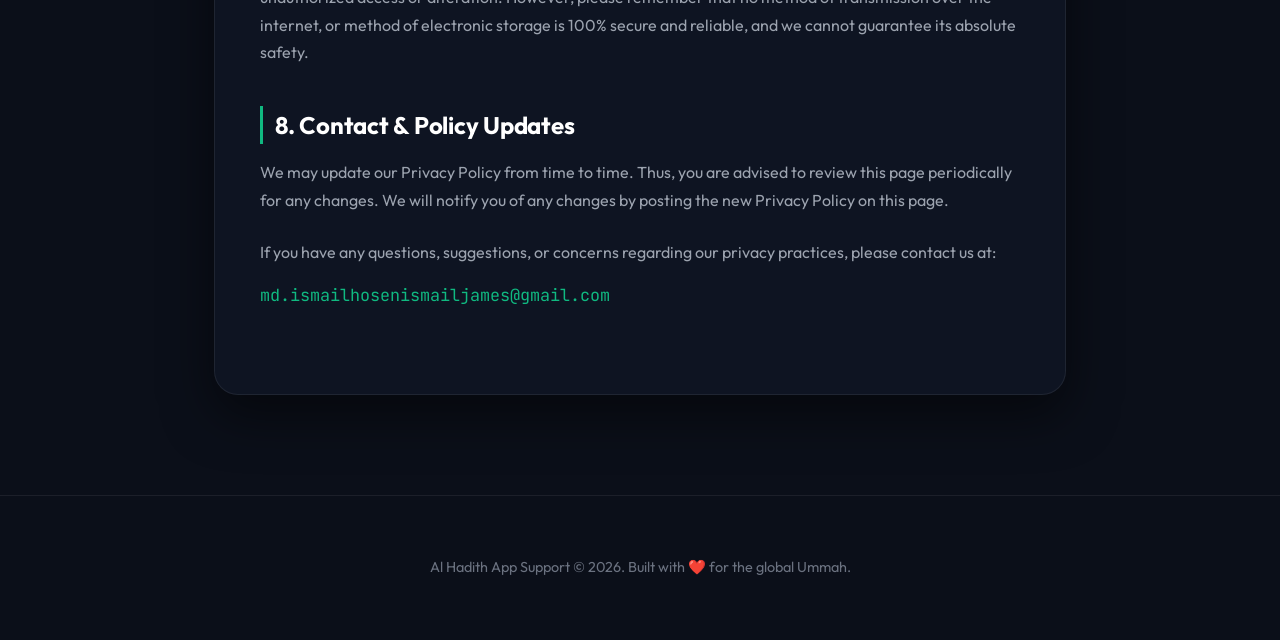
==== commit ad2b71f5: "style: apply consistent line wrapping and formatting across HTML and CSS files" ====
--- a/privacy.html
+++ b/privacy.html
@@ -1,13 +1,17 @@
 <!DOCTYPE html>
 <html lang="en">
+
 <head>
     <meta charset="UTF-8">
     <meta name="viewport" content="width=device-width, initial-scale=1.0">
     <title>Privacy Policy - Al Hadith App</title>
-    <meta name="description" content="Privacy Policy for the Al Hadith offline-ready, statically-powered mobile application. Disclosing data practices, Google Play Console compliance, and permissions.">
+    <meta name="description"
+        content="Privacy Policy for the Al Hadith offline-ready, statically-powered mobile application. Disclosing data practices, Google Play Console compliance, and permissions.">
     <link rel="preconnect" href="https://fonts.googleapis.com">
     <link rel="preconnect" href="https://fonts.gstatic.com" crossorigin>
-    <link href="https://fonts.googleapis.com/css2?family=Outfit:wght@300;400;500;600;700&family=JetBrains+Mono:wght@400;500&display=swap" rel="stylesheet">
+    <link
+        href="https://fonts.googleapis.com/css2?family=Outfit:wght@300;400;500;600;700&family=JetBrains+Mono:wght@400;500&display=swap"
+        rel="stylesheet">
     <link rel="stylesheet" href="style.css">
     <style>
         .privacy-container {
@@ -15,7 +19,7 @@
             margin: 0 auto;
             padding: 40px 24px 100px;
         }
-        
+
         .back-btn-wrap {
             margin-bottom: 30px;
         }
@@ -221,22 +225,26 @@
             .privacy-card {
                 padding: 25px;
             }
+
             .privacy-header h1 {
                 font-size: 2.0rem;
             }
+
             .toc-grid {
                 grid-template-columns: 1fr;
             }
         }
     </style>
 </head>
+
 <body class="dark-theme">
     <div class="glass-bg"></div>
 
     <div class="privacy-container">
         <div class="back-btn-wrap">
             <a href="index.html" class="back-link">
-                <svg width="16" height="16" viewBox="0 0 24 24" fill="none" stroke="currentColor" stroke-width="2.5" stroke-linecap="round" stroke-linejoin="round">
+                <svg width="16" height="16" viewBox="0 0 24 24" fill="none" stroke="currentColor" stroke-width="2.5"
+                    stroke-linecap="round" stroke-linejoin="round">
                     <line x1="19" y1="12" x2="5" y2="12"></line>
                     <polyline points="12 19 5 12 12 5"></polyline>
                 </svg>
@@ -254,7 +262,8 @@
             </div>
 
             <p class="subtitle" style="font-size: 1.1rem; margin-bottom: 30px;">
-                This privacy policy governs your use of the mobile software application <strong>Al Hadith</strong> ("Application") built by the developer team for mobile devices.
+                This privacy policy governs your use of the mobile software application <strong>Al Hadith</strong>
+                ("Application") built by the developer team for mobile devices.
             </p>
 
             <div class="privacy-toc">
@@ -275,11 +284,16 @@
             <section id="overview" class="privacy-section">
                 <h2>1. Overview & Offline-First Core</h2>
                 <p>
-                    The <strong>Al Hadith</strong> mobile application is built as an offline-first reference tool to download, browse, and search verified Hadith collections. The core functionalities of the Application—such as reading, exploring chapters, offline search, and navigation—operate entirely locally on your mobile device.
+                    The <strong>Al Hadith</strong> mobile application is built as an offline-first reference tool to
+                    download, browse, and search verified Hadith collections. The core functionalities of the
+                    Application—such as reading, exploring chapters, offline search, and navigation—operate entirely
+                    locally on your mobile device.
                 </p>
                 <div class="highlight-box">
                     <p>
-                        <strong>Zero Data Collection by Default:</strong> We believe in absolute user privacy. If you use the Application solely in its default offline state without logging in, absolutely no personally identifiable information (PII) is uploaded, tracked, or collected by us.
+                        <strong>Zero Data Collection by Default:</strong> We believe in absolute user privacy. If you
+                        use the Application solely in its default offline state without logging in, absolutely no
+                        personally identifiable information (PII) is uploaded, tracked, or collected by us.
                     </p>
                 </div>
             </section>
@@ -288,15 +302,22 @@
             <section id="info-collection" class="privacy-section">
                 <h2>2. Information Collection & Cloud Sync</h2>
                 <p>
-                    To enhance your user experience, the Application offers an optional <strong>Cloud Synchronization</strong> feature. This service allows you to sync your custom bookmarks, highlights, notes, and reading progress across multiple devices.
+                    To enhance your user experience, the Application offers an optional <strong>Cloud
+                        Synchronization</strong> feature. This service allows you to sync your custom bookmarks,
+                    highlights, notes, and reading progress across multiple devices.
                 </p>
                 <p>
                     If you choose to enable Cloud Synchronization, the following information is securely processed:
                 </p>
                 <ul>
-                    <li><strong>Authentication Data:</strong> When you register or sign in, we process your account credentials (such as your name, email address, and profile picture). This is conducted via Google Sign-In or secure Firebase authentication methods.</li>
-                    <li><strong>User Saved Sync Data:</strong> We store your bookmarks, reading logs, and preferences to reflect them on your other synchronized devices.</li>
-                    <li><strong>Strict Usage Boundary:</strong> This authentication and sync data is stored securely in Firebase cloud servers. We do not sell, rent, license, or share this data with any third-party marketing networks under any circumstances.</li>
+                    <li><strong>Authentication Data:</strong> When you register or sign in, we process your account
+                        credentials (such as your name, email address, and profile picture). This is conducted via
+                        Google Sign-In or secure Firebase authentication methods.</li>
+                    <li><strong>User Saved Sync Data:</strong> We store your bookmarks, reading logs, and preferences to
+                        reflect them on your other synchronized devices.</li>
+                    <li><strong>Strict Usage Boundary:</strong> This authentication and sync data is stored securely in
+                        Firebase cloud servers. We do not sell, rent, license, or share this data with any third-party
+                        marketing networks under any circumstances.</li>
                 </ul>
             </section>
 
@@ -304,9 +325,11 @@
             <section id="third-party" class="privacy-section">
                 <h2>3. Third-Party Disclosures & Integrations</h2>
                 <p>
-                    To facilitate core features (such as user authentication, data synchronization, push notifications, and app updates), the Application integrates certain standard SDKs provided by third-party suppliers. These platforms comply with rigorous data protection frameworks:
-                </p>
-                
+                    To facilitate core features (such as user authentication, data synchronization, push notifications,
+                    and app updates), the Application integrates certain standard SDKs provided by third-party
+                    suppliers. These platforms comply with rigorous data protection frameworks:
+                </p>
+
                 <div class="service-badge-grid">
                     <div class="service-badge primary">Google Play Services</div>
                     <div class="service-badge">Firebase Authentication</div>
@@ -316,11 +339,15 @@
                 </div>
 
                 <p>
-                    These third-party platforms have their own independent privacy policies governing how they handle data. You may review their terms here:
+                    These third-party platforms have their own independent privacy policies governing how they handle
+                    data. You may review their terms here:
                 </p>
                 <ul>
-                    <li><a href="https://policies.google.com/privacy" target="_blank" style="color: var(--primary); text-decoration: none;">Google Privacy & Terms</a></li>
-                    <li><a href="https://firebase.google.com/support/privacy" target="_blank" style="color: var(--primary); text-decoration: none;">Firebase Security and Privacy Standards</a></li>
+                    <li><a href="https://policies.google.com/privacy" target="_blank"
+                            style="color: var(--primary); text-decoration: none;">Google Privacy & Terms</a></li>
+                    <li><a href="https://firebase.google.com/support/privacy" target="_blank"
+                            style="color: var(--primary); text-decoration: none;">Firebase Security and Privacy
+                            Standards</a></li>
                 </ul>
             </section>
 
@@ -328,13 +355,22 @@
             <section id="permissions" class="privacy-section">
                 <h2>4. Device Permissions</h2>
                 <p>
-                    For the Application to successfully perform its duties, your operating system will request permission to access certain native features. We only request permissions that are absolutely critical:
+                    For the Application to successfully perform its duties, your operating system will request
+                    permission to access certain native features. We only request permissions that are absolutely
+                    critical:
                 </p>
                 <ul>
-                    <li><strong>Network & Internet Access (INTERNET):</strong> Required to fetch and download compressed Hadith databases (.sqlite.zip files), synchronize your bookmarked data, authenticate your cloud account, and receive FCM notification payloads.</li>
-                    <li><strong>Device Local Storage (WRITE_EXTERNAL_STORAGE / READ_EXTERNAL_STORAGE):</strong> Required solely to extract, write, and read the high-performance local SQLite database files on your local drive to enable full offline support.</li>
-                    <li><strong>Push Notification Permissions:</strong> Required if you opt in to receive daily Hadith verses, reminders, and system alerts. You can disable notifications at any time in your OS Settings.</li>
-                    <li><strong>Wake Lock Permission (WAKELOCK):</strong> Prevents your screen from sleeping while you are actively reading long Islamic texts.</li>
+                    <li><strong>Network & Internet Access (INTERNET):</strong> Required to fetch and download compressed
+                        Hadith databases (.sqlite.zip files), synchronize your bookmarked data, authenticate your cloud
+                        account, and receive FCM notification payloads.</li>
+                    <li><strong>Device Local Storage (WRITE_EXTERNAL_STORAGE / READ_EXTERNAL_STORAGE):</strong> Required
+                        solely to extract, write, and read the high-performance local SQLite database files on your
+                        local drive to enable full offline support.</li>
+                    <li><strong>Push Notification Permissions:</strong> Required if you opt in to receive daily Hadith
+                        verses, reminders, and system alerts. You can disable notifications at any time in your OS
+                        Settings.</li>
+                    <li><strong>Wake Lock Permission (WAKELOCK):</strong> Prevents your screen from sleeping while you
+                        are actively reading long Islamic texts.</li>
                 </ul>
             </section>
 
@@ -342,25 +378,35 @@
             <section id="data-deletion" class="privacy-section">
                 <h2>5. Account & Sync Data Deletion Rights</h2>
                 <p>
-                    In accordance with global data protection laws (such as GDPR, CCPA, and Google Play developer requirements), we provide complete control over your personal data.
-                </p>
-                
+                    In accordance with global data protection laws (such as GDPR, CCPA, and Google Play developer
+                    requirements), we provide complete control over your personal data.
+                </p>
+
                 <div class="data-deletion-card">
                     <h3>
-                        <svg width="18" height="18" viewBox="0 0 24 24" fill="none" stroke="currentColor" stroke-width="2" stroke-linecap="round" stroke-linejoin="round">
+                        <svg width="18" height="18" viewBox="0 0 24 24" fill="none" stroke="currentColor"
+                            stroke-width="2" stroke-linecap="round" stroke-linejoin="round">
                             <polyline points="3 6 5 6 21 6"></polyline>
-                            <path d="M19 6v14a2 2 0 0 1-2 2H7a2 2 0 0 1-2-2V6m3 0V4a2 2 0 0 1 2-2h4a2 2 0 0 1 2 2v2"></path>
+                            <path d="M19 6v14a2 2 0 0 1-2 2H7a2 2 0 0 1-2-2V6m3 0V4a2 2 0 0 1 2-2h4a2 2 0 0 1 2 2v2">
+                            </path>
                             <line x1="10" y1="11" x2="10" y2="17"></line>
                             <line x1="14" y1="11" x2="14" y2="17"></line>
                         </svg>
                         How to Permanently Delete Your Data
                     </h3>
                     <p>
-                        You can purge all your account information, authentication records, and cloud-synced data at any time:
+                        You can purge all your account information, authentication records, and cloud-synced data at any
+                        time:
                     </p>
                     <ol style="color: var(--text-dim); padding-left: 20px; margin-top: 10px;">
-                        <li style="margin-bottom: 8px;"><strong>In-App Direct Purge:</strong> Go to the Application settings dashboard, tap on "Account Settings" or "Profile", and select the "Delete My Sync Account" option. This will instantaneously and permanently erase all bookmarks, authentication links, and database backups from our Firebase Cloud.</li>
-                        <li style="margin-bottom: 8px;"><strong>Email Support Request:</strong> Alternatively, you can email our support desk at <strong style="color: white;">hadith.sqlite.api@gmail.com</strong> with your registered email, and our systems team will execute a complete data sweep within 48 business hours.</li>
+                        <li style="margin-bottom: 8px;"><strong>In-App Direct Purge:</strong> Go to the Application
+                            settings dashboard, tap on "Account Settings" or "Profile", and select the "Delete My Sync
+                            Account" option. This will instantaneously and permanently erase all bookmarks,
+                            authentication links, and database backups from our Firebase Cloud.</li>
+                        <li style="margin-bottom: 8px;"><strong>Email Support Request:</strong> Alternatively, you can
+                            email our support desk at <strong style="color: white;">md.ismailhosenismailjames@gmail.com
+                            </strong> with your registered email, and our systems team will execute a complete data
+                            sweep within 48 business hours.</li>
                     </ol>
                 </div>
             </section>
@@ -369,7 +415,11 @@
             <section id="children" class="privacy-section">
                 <h2>6. Children's Privacy</h2>
                 <p>
-                    Our services do not target children under the age of 13. We do not knowingly collect personally identifiable information from children under 13. If we discover that a child under 13 has provided us with personal information, we will immediately delete this from our servers. If you are a parent or guardian and you are aware that your child has provided us with personal information, please contact us so that we can take necessary actions.
+                    Our services do not target children under the age of 13. We do not knowingly collect personally
+                    identifiable information from children under 13. If we discover that a child under 13 has provided
+                    us with personal information, we will immediately delete this from our servers. If you are a parent
+                    or guardian and you are aware that your child has provided us with personal information, please
+                    contact us so that we can take necessary actions.
                 </p>
             </section>
 
@@ -377,7 +427,11 @@
             <section id="security" class="privacy-section">
                 <h2>7. Security Standards</h2>
                 <p>
-                    We value your trust in providing us your synchronization metadata. We use secure cloud connections (HTTPS/SSL), enterprise authentication schemes, and encrypted data transfer channels to prevent unauthorized access or alteration. However, please remember that no method of transmission over the internet, or method of electronic storage is 100% secure and reliable, and we cannot guarantee its absolute safety.
+                    We value your trust in providing us your synchronization metadata. We use secure cloud connections
+                    (HTTPS/SSL), enterprise authentication schemes, and encrypted data transfer channels to prevent
+                    unauthorized access or alteration. However, please remember that no method of transmission over the
+                    internet, or method of electronic storage is 100% secure and reliable, and we cannot guarantee its
+                    absolute safety.
                 </p>
             </section>
 
@@ -385,13 +439,18 @@
             <section id="contact" class="privacy-section">
                 <h2>8. Contact & Policy Updates</h2>
                 <p>
-                    We may update our Privacy Policy from time to time. Thus, you are advised to review this page periodically for any changes. We will notify you of any changes by posting the new Privacy Policy on this page.
+                    We may update our Privacy Policy from time to time. Thus, you are advised to review this page
+                    periodically for any changes. We will notify you of any changes by posting the new Privacy Policy on
+                    this page.
                 </p>
                 <p style="margin-top: 25px;">
-                    If you have any questions, suggestions, or concerns regarding our privacy practices, please contact us at:
-                </p>
-                <p style="font-family: 'JetBrains Mono', Courier, monospace; font-size: 1.05rem; color: var(--primary);">
-                    hadith.sqlite.api@gmail.com
+                    If you have any questions, suggestions, or concerns regarding our privacy practices, please contact
+                    us at:
+                </p>
+                <p
+                    style="font-family: 'JetBrains Mono', Courier, monospace; font-size: 1.05rem; color: var(--primary);">
+                    md.ismailhosenismailjames@gmail.com
+
                 </p>
             </section>
         </main>
@@ -403,4 +462,5 @@
         </div>
     </footer>
 </body>
-</html>
+
+</html>
--- a/style.css
+++ b/style.css
@@ -42,7 +42,7 @@
     width: 100%;
     height: 100%;
     background: radial-gradient(ellipse at 80% 20%, rgba(16, 185, 129, 0.08) 0%, transparent 50%),
-                radial-gradient(ellipse at 20% 80%, rgba(59, 130, 246, 0.05) 0%, transparent 50%);
+        radial-gradient(ellipse at 20% 80%, rgba(59, 130, 246, 0.05) 0%, transparent 50%);
     pointer-events: none;
     z-index: -1;
 }
@@ -200,7 +200,8 @@
     color: var(--text-dim);
 }
 
-input[type="text"], select {
+input[type="text"],
+select {
     background: rgba(0, 0, 0, 0.35);
     border: 1px solid var(--border);
     padding: 14px 18px;
@@ -213,7 +214,8 @@
     width: 100%;
 }
 
-input[type="text"]:focus, select:focus {
+input[type="text"]:focus,
+select:focus {
     border-color: var(--primary);
     box-shadow: 0 0 0 3px var(--primary-glow);
     background: rgba(0, 0, 0, 0.5);
@@ -327,7 +329,8 @@
 }
 
 /* Buttons */
-.action-btn, .copy-btn {
+.action-btn,
+.copy-btn {
     font-family: inherit;
     border: none;
     padding: 8px 16px;
@@ -411,9 +414,17 @@
     border-radius: 50%;
 }
 
-.dot-red { background-color: var(--red); }
-.dot-yellow { background-color: var(--yellow); }
-.dot-green { background-color: var(--green); }
+.dot-red {
+    background-color: var(--red);
+}
+
+.dot-yellow {
+    background-color: var(--yellow);
+}
+
+.dot-green {
+    background-color: var(--green);
+}
 
 .console-title {
     font-size: 0.85rem;
@@ -535,16 +546,32 @@
     border-radius: 4px;
 }
 
-.badge-mini.text-green { background: rgba(16, 185, 129, 0.1); color: var(--green); }
-.badge-mini.text-blue { background: rgba(59, 130, 246, 0.1); color: var(--blue); }
-.badge-mini.text-purple { background: rgba(139, 92, 246, 0.1); color: var(--purple); }
-.badge-mini.text-yellow { background: rgba(245, 158, 11, 0.1); color: var(--yellow); }
+.badge-mini.text-green {
+    background: rgba(16, 185, 129, 0.1);
+    color: var(--green);
+}
+
+.badge-mini.text-blue {
+    background: rgba(59, 130, 246, 0.1);
+    color: var(--blue);
+}
+
+.badge-mini.text-purple {
+    background: rgba(139, 92, 246, 0.1);
+    color: var(--purple);
+}
+
+.badge-mini.text-yellow {
+    background: rgba(245, 158, 11, 0.1);
+    color: var(--yellow);
+}
 
 .schema-table-body {
     padding: 10px 20px;
     font-family: 'JetBrains Mono', monospace;
     font-size: 0.8rem;
-    max-height: 50px; /* Collapsed by default */
+    max-height: 50px;
+    /* Collapsed by default */
     overflow: hidden;
     transition: max-height 0.4s cubic-bezier(0.4, 0, 0.2, 1);
 }
@@ -586,7 +613,8 @@
     font-weight: 700;
 }
 
-.col-key:contains("PK"), .col-key {
+.col-key:contains("PK"),
+.col-key {
     color: var(--primary);
 }
 
@@ -711,66 +739,83 @@
     line-height: 1.6;
 }
 
-.app-feature-list {
+.app-feature-groups {
     display: flex;
     flex-direction: column;
-    gap: 12px;
+    gap: 20px;
+}
+
+.feature-group {
+    display: flex;
+    flex-direction: column;
+    gap: 8px;
+}
+
+.group-title {
+    display: flex;
+    align-items: center;
+    gap: 8px;
+    font-size: 0.78rem;
+    font-weight: 700;
+    letter-spacing: 1.2px;
+    color: var(--primary);
+    opacity: 0.95;
+    text-transform: uppercase;
+}
+
+.group-dot {
+    width: 6px;
+    height: 6px;
+    border-radius: 50%;
+    background-color: var(--primary);
+    box-shadow: 0 0 8px var(--primary-glow);
+    display: inline-block;
+}
+
+.group-buttons {
+    display: flex;
+    flex-wrap: wrap;
+    gap: 8px;
 }
 
 .app-feature-item {
     background: rgba(255, 255, 255, 0.02);
     border: 1px solid var(--border);
-    border-radius: 12px;
-    padding: 16px 20px;
-    display: flex;
-    align-items: center;
-    gap: 15px;
+    border-radius: 8px;
+    padding: 8px 14px;
+    display: flex;
+    align-items: center;
+    gap: 8px;
     cursor: pointer;
-    transition: all 0.3s cubic-bezier(0.4, 0, 0.2, 1);
+    transition: all 0.2s cubic-bezier(0.4, 0, 0.2, 1);
     text-align: left;
+    color: var(--text-dim);
+    font-family: inherit;
+    font-size: 0.85rem;
+    font-weight: 500;
 }
 
 .app-feature-item:hover {
     background: rgba(255, 255, 255, 0.05);
     border-color: rgba(255, 255, 255, 0.15);
-    transform: translateX(5px);
+    color: white;
+    transform: translateY(-1px);
 }
 
 .app-feature-item.active {
-    background: rgba(16, 185, 129, 0.06);
-    border-color: rgba(16, 185, 129, 0.3);
-    box-shadow: 0 4px 20px rgba(16, 185, 129, 0.05);
-}
-
-.feature-icon-wrapper {
-    width: 40px;
-    height: 40px;
-    border-radius: 10px;
-    background: rgba(255, 255, 255, 0.05);
-    display: flex;
-    align-items: center;
-    justify-content: center;
-    flex-shrink: 0;
-    transition: all 0.3s ease;
-}
-
-.app-feature-item.active .feature-icon-wrapper {
-    background: var(--primary);
-    color: white;
-    box-shadow: 0 0 12px var(--primary-glow);
-}
-
-.feature-info h4 {
-    font-size: 1rem;
+    background: rgba(16, 185, 129, 0.08);
+    border-color: rgba(16, 185, 129, 0.4);
+    color: white;
+    box-shadow: 0 4px 15px rgba(16, 185, 129, 0.08);
     font-weight: 600;
-    margin-bottom: 2px;
-    color: white;
-}
-
-.feature-info p {
-    font-size: 0.85rem;
-    color: var(--text-dim);
-    margin: 0 !important;
+}
+
+.app-feature-item .btn-num {
+    font-family: 'JetBrains Mono', monospace;
+    font-size: 0.72rem;
+    font-weight: bold;
+    color: var(--primary);
+    opacity: 0.8;
 }
 
 .app-action-buttons {
@@ -820,68 +865,38 @@
     box-shadow: 0 6px 20px rgba(16, 185, 129, 0.3);
 }
 
-/* Smartphone Mockup Frame Styling */
+/* Clean Screenshot Display Styling */
 .app-showcase-right {
     display: flex;
     justify-content: center;
     align-items: center;
 }
 
-.phone-frame-container {
+.screenshot-frame-container {
     position: relative;
     width: 290px;
-    height: 590px;
+    height: 612px;
     perspective: 1000px;
 }
 
-.phone-frame {
+.screenshot-frame {
     position: absolute;
     width: 100%;
     height: 100%;
-    background: #18181b;
-    border: 12px solid #27272a;
-    border-radius: 40px;
-    box-shadow: 0 25px 60px rgba(0, 0, 0, 0.8),
-                inset 0 0 10px rgba(0, 0, 0, 0.6);
+    border-radius: 20px;
     overflow: hidden;
     display: flex;
-    flex-direction: column;
     justify-content: center;
-}
-
-/* Side button details for premium UI */
-.phone-frame::before {
-    content: '';
-    position: absolute;
-    top: 90px;
-    left: -15px;
-    width: 3px;
-    height: 40px;
-    background: #52525b;
-    border-radius: 3px 0 0 3px;
-    box-shadow: 0 50px 0 #52525b; /* second volume key */
-}
-
-.phone-frame::after {
-    content: '';
-    position: absolute;
-    top: 110px;
-    right: -15px;
-    width: 3px;
-    height: 65px;
-    background: #52525b;
-    border-radius: 0 3px 3px 0;
-}
-
-.phone-screen {
-    position: relative;
-    width: 100%;
-    height: 100%;
-    background: #000;
-    overflow: hidden;
-}
-
-.phone-screen img {
+    align-items: center;
+    transition: all 0.3s ease;
+}
+
+.screenshot-frame:hover {
+    border-color: var(--primary);
+    box-shadow: 0 25px 60px rgba(16, 185, 129, 0.1), 0 0 0 1px rgba(16, 185, 129, 0.2);
+}
+
+.screenshot-frame img {
     width: 100%;
     height: 100%;
     object-fit: cover;
@@ -889,47 +904,9 @@
     opacity: 1;
 }
 
-.phone-screen img.loading {
+.screenshot-frame img.loading {
     opacity: 0;
     transform: scale(0.98);
-}
-
-/* Dynamic Island/Notch */
-.dynamic-island {
-    position: absolute;
-    top: 12px;
-    left: 50%;
-    transform: translateX(-50%);
-    width: 85px;
-    height: 22px;
-    background: #000000;
-    border-radius: 12px;
-    z-index: 10;
-    box-shadow: inset 0 0 4px rgba(255,255,255,0.05);
-}
-
-.dynamic-island::after {
-    content: '';
-    position: absolute;
-    right: 15px;
-    top: 7px;
-    width: 8px;
-    height: 8px;
-    background: #111827;
-    border-radius: 50%;
-    box-shadow: inset 0 0 2px rgba(255,255,255,0.2);
-}
-
-/* Screen Gloss/Reflection Effect */
-.screen-gloss {
-    position: absolute;
-    top: 0;
-    left: 0;
-    width: 100%;
-    height: 100%;
-    background: linear-gradient(135deg, rgba(255, 255, 255, 0.12) 0%, rgba(255, 255, 255, 0) 60%);
-    pointer-events: none;
-    z-index: 5;
 }
 
 /* Responsive Overrides */
@@ -937,26 +914,32 @@
     header h1 {
         font-size: 2.3rem;
     }
+
     .badge {
         font-size: 0.75rem;
         padding: 4px 12px;
     }
+
     .card {
         padding: 20px;
     }
+
     .url-bar {
         flex-direction: column;
         align-items: stretch;
     }
+
     .btn-group {
         justify-content: flex-end;
     }
-    .phone-frame-container {
+
+    .screenshot-frame-container {
         width: 250px;
-        height: 510px;
+        height: 500px;
     }
+
     .app-action-buttons {
         flex-direction: column;
         align-items: stretch;
     }
-}
+}
